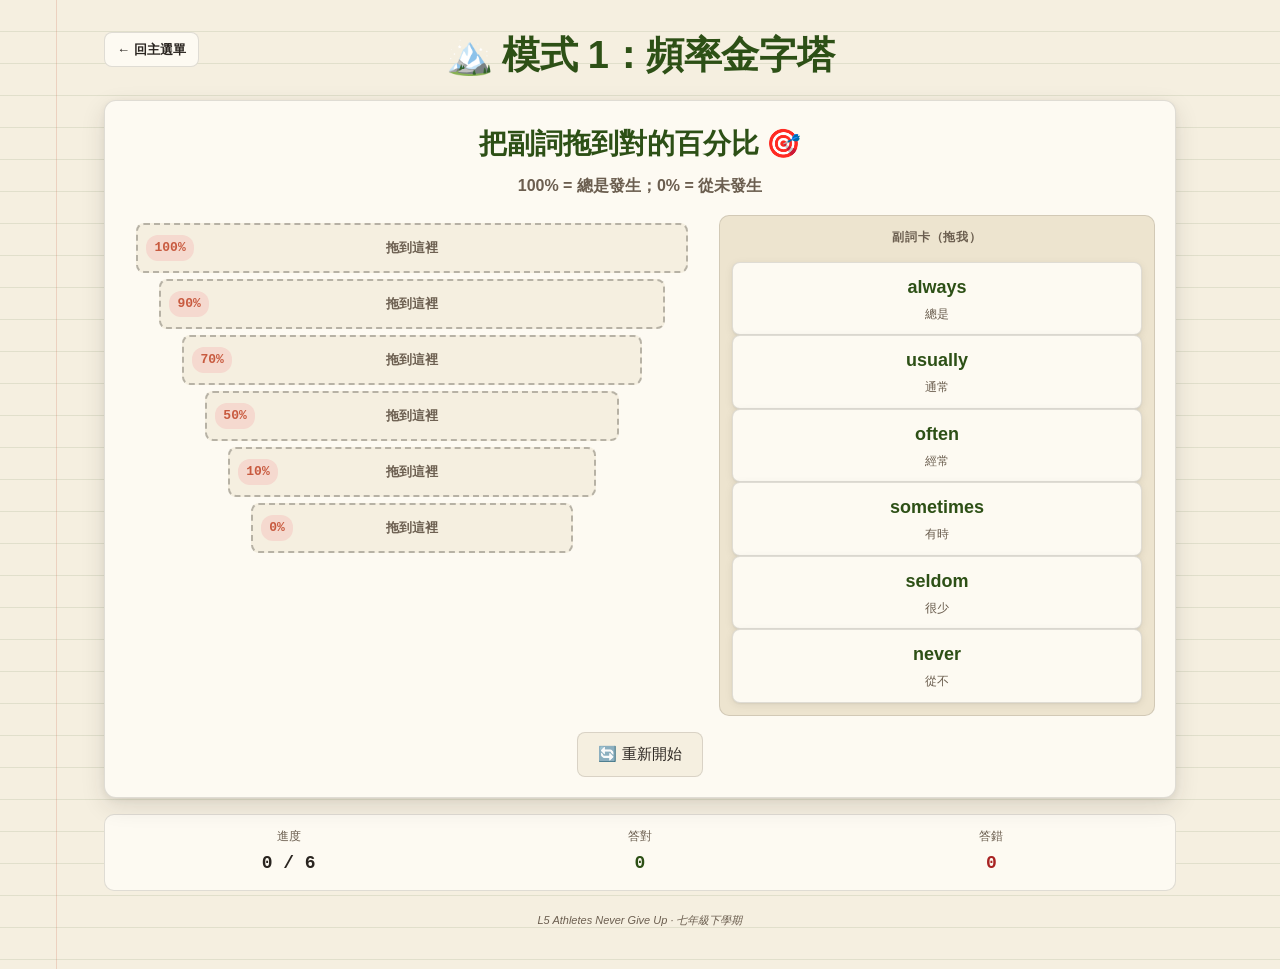
==== grammar.html @ a51e1d39 "Initial commit: L5 Athletes Never Give Up" ====
<!DOCTYPE html>
<html lang="zh-TW">
<head>
<meta charset="UTF-8">
<meta name="viewport" content="width=device-width, initial-scale=1.0">
<title>L5 文法練習</title>
<link rel="stylesheet" href="css/style.css">
</head>
<body>
<div class="container">

  <header>
    <a class="back-btn" href="index.html">← 回主選單</a>
    <h1 id="mode-title">載入中...</h1>
    <p class="subtitle" id="mode-subtitle"></p>
  </header>

  <main class="practice" id="practice-area">
    <p style="text-align:center; color: var(--ink-soft); padding: 40px 0;">載入中...</p>
  </main>

  <div class="stats" id="stats-bar">
    <div class="stat-item">
      <span class="stat-label">進度</span>
      <span class="stat-value" id="stat-progress">0 / 0</span>
    </div>
    <div class="stat-item">
      <span class="stat-label">答對</span>
      <span class="stat-value green" id="stat-correct">0</span>
    </div>
    <div class="stat-item">
      <span class="stat-label">答錯</span>
      <span class="stat-value red" id="stat-wrong">0</span>
    </div>
  </div>

  <p class="footer-note">L5 Athletes Never Give Up · 七年級下學期</p>
</div>

<!-- 共用工具 -->
<script src="js/shared.js"></script>

<!-- 資料（已實作的模式才載入；未實作的暫不載入避免 404）-->
<script src="data/pyramid_L5.js"></script>
<script src="data/position_L5.js"></script>
<script src="data/fillblank_L5.js"></script>
<script src="data/howoften_L5.js"></script>
<script src="data/spin_L5.js"></script>
<script src="data/vocab_quiz_L5.js"></script>
<script src="data/translate_L5.js"></script>
<script src="data/reading_L5.js"></script>
<script src="data/transform_L5.js"></script>

<!-- 模式邏輯 -->
<script src="js/mode-pyramid.js"></script>
<script src="js/mode-position.js"></script>
<script src="js/mode-fillblank.js"></script>
<script src="js/mode-howoften.js"></script>
<script src="js/mode-spin.js"></script>
<script src="js/mode-vocab.js"></script>
<script src="js/mode-translate.js"></script>
<script src="js/mode-reading.js"></script>
<script src="js/mode-transform.js"></script>

<!-- 路由：依 URL ?mode= 參數啟動對應模式 -->
<script>
  (function () {
    const params = new URLSearchParams(location.search);
    const mode = params.get('mode') || 'pyramid';
    document.getElementById('mode-title').textContent = window.MODE_TITLES?.[mode] || mode;
    const container = document.getElementById('practice-area');

    const initFn = {
      pyramid:   () => window.ModePyramid?.init(container),
      position:  () => window.ModePosition?.init(container),
      fillblank: () => window.ModeFillBlank?.init(container),
      howoften:  () => window.ModeHowOften?.init(container),
      spin:      () => window.ModeSpin?.init(container),
      vocab:     () => window.ModeVocab?.init(container),
      translate: () => window.ModeTranslate?.init(container),
      reading:   () => window.ModeReading?.init(container),
      transform: () => window.ModeTransform?.init(container),
    }[mode];

    if (initFn) initFn();
    else container.innerHTML = `<p style="text-align:center; padding: 40px 0; color: var(--red);">未知模式：${mode}</p>`;
  })();
</script>
</body>
</html>
---- css/style.css ----
/* ============================================================
   L5 文法練習簿 — 共用樣式
   沿用「七年級英文練習簿_原型」的紙質感色票
   ============================================================ */

* { box-sizing: border-box; margin: 0; padding: 0; -webkit-tap-highlight-color: transparent; }

:root {
  --paper: #f5efe0;
  --paper-2: #ede4cf;
  --paper-3: #fdfaf2;
  --ink: #2a2520;
  --ink-soft: #6b5e4f;
  --green: #2d5016;
  --green-soft: #4a7030;
  --green-pale: #d9e4cb;
  --orange: #c85a3f;
  --orange-pale: #f5d9cf;
  --red: #a82323;
  --gold: #d4a73a;
  --gold-pale: #f5e9be;
  --line: rgba(42, 37, 32, 0.14);
  --line-strong: rgba(42, 37, 32, 0.3);
  --shadow: 0 2px 8px rgba(42, 37, 32, 0.08), 0 1px 2px rgba(42, 37, 32, 0.06);
  --shadow-lg: 0 8px 24px rgba(42, 37, 32, 0.12), 0 2px 6px rgba(42, 37, 32, 0.06);
}

body {
  font-family: "Microsoft JhengHei", "微軟正黑體", "Microsoft YaHei", "微軟雅黑", "PingFang TC", "蘋方-繁", "Helvetica Neue", Arial, sans-serif;
  background: var(--paper);
  color: var(--ink);
  min-height: 100vh;
  background-image:
    linear-gradient(to right, transparent 0, transparent 56px, rgba(200, 90, 63, 0.2) 56px, rgba(200, 90, 63, 0.2) 57px, transparent 57px),
    repeating-linear-gradient(transparent, transparent 31px, rgba(45, 80, 22, 0.1) 31px, rgba(45, 80, 22, 0.1) 32px);
  padding: 16px 8px 32px;
  line-height: 1.65;
  font-size: 18px;
}
@media (min-width: 720px) { body { font-size: 19px; } }
@media (min-width: 1024px) { body { font-size: 20px; } }

.container {
  width: 100%;
  max-width: 560px;
  margin: 0 auto;
  padding: 0 4px;
}
/* RWD：平板 + 桌機放寬容器，讓 mode-grid 自動展更多欄 */
@media (min-width: 720px) {
  body { padding: 24px 16px 40px; }
  .container { max-width: 760px; }
}
@media (min-width: 1024px) {
  .container { max-width: 1080px; }
}
@media (min-width: 1440px) {
  .container { max-width: 1280px; }
}

/* ====== 標頭 ====== */
header {
  text-align: center;
  margin-bottom: 20px;
  padding-top: 8px;
  position: relative;
}
h1 {
  font-family: "Microsoft JhengHei", "微軟正黑體", "Microsoft YaHei", "微軟雅黑", "PingFang TC", "蘋方-繁", "Helvetica Neue", Arial, sans-serif;
  font-weight: 700;
  font-size: 26px;
  color: var(--green);
  letter-spacing: -0.01em;
  line-height: 1.25;
}
@media (min-width: 720px) { h1 { font-size: 32px; } }
@media (min-width: 1024px) { h1 { font-size: 38px; } }
h2 {
  font-weight: 700;
  font-size: 26px;
  color: var(--green);
  margin-bottom: 12px;
}
h3 {
  font-weight: 600;
  font-size: 22px;
  color: var(--ink);
  margin-bottom: 8px;
}
.subtitle {
  font-weight: 600;
  font-size: 15px;
  color: var(--ink-soft);
  margin-top: 4px;
}
@media (min-width: 720px) {
  h2 { font-size: 28px; }
  h3 { font-size: 24px; }
  .subtitle { font-size: 16px; }
}
.back-btn {
  position: absolute;
  left: 0;
  top: 8px;
  padding: 6px 12px;
  background: var(--paper-3);
  border: 1.5px solid var(--line);
  border-radius: 8px;
  color: var(--ink);
  text-decoration: none;
  font-size: 13px;
  font-weight: 600;
  cursor: pointer;
}
.back-btn:hover { border-color: var(--green); color: var(--green); }
.wrongbook-btn {
  position: absolute;
  right: 0;
  top: 8px;
  padding: 6px 12px;
  background: var(--orange);
  color: white;
  border: none;
  border-radius: 8px;
  font-size: 13px;
  font-weight: 600;
  cursor: pointer;
  font-family: inherit;
}

/* ====== 通用卡片 ====== */
.card {
  background: var(--paper-3);
  border: 1.5px solid var(--line);
  border-radius: 10px;
  padding: 16px;
  margin-bottom: 16px;
  box-shadow: var(--shadow);
}

/* ====== 錯題本（wrongbook.html）====== */
.wb-empty {
  text-align: center;
  padding: 60px 20px;
  color: var(--ink-soft);
  font-size: 14px;
  background: var(--paper-3);
  border: 1.5px dashed var(--line);
  border-radius: 12px;
  line-height: 1.8;
}
.wb-section {
  margin-bottom: 20px;
  background: var(--paper-3);
  border: 1.5px solid var(--line);
  border-radius: 12px;
  padding: 14px;
  box-shadow: var(--shadow);
}
.wb-section-head {
  display: flex;
  flex-wrap: wrap;
  align-items: center;
  justify-content: space-between;
  gap: 8px;
  margin-bottom: 10px;
  padding-bottom: 10px;
  border-bottom: 1px dashed var(--line);
}
.wb-section-head h3 {
  font-size: 15px;
  font-weight: 700;
  color: var(--green);
}
.wb-section-btns {
  display: flex;
  gap: 6px;
  align-items: center;
  flex-wrap: wrap;
}
.wb-section-btns .btn {
  padding: 6px 12px;
  font-size: 12px;
}
.wb-note {
  font-size: 11px;
  color: var(--ink-soft);
  font-style: italic;
}
.wb-list {
  display: flex;
  flex-direction: column;
  gap: 8px;
}
.wb-item {
  background: var(--paper);
  border: 1px solid var(--line);
  border-radius: 8px;
  padding: 10px 12px;
  font-size: 13px;
}
.wb-item-head {
  display: flex;
  justify-content: space-between;
  margin-bottom: 4px;
}
.wb-item-id {
  font-family: Consolas, "Courier New", monospace;
  font-size: 11px;
  font-weight: 700;
  color: var(--orange);
  background: var(--orange-pale);
  padding: 2px 6px;
  border-radius: 8px;
}
.wb-item-ts {
  font-size: 11px;
  color: var(--ink-soft);
}
.wb-item-prompt {
  font-weight: 600;
  margin-bottom: 6px;
  line-height: 1.4;
}
.wb-item-row {
  font-size: 12.5px;
  line-height: 1.5;
  padding: 2px 0;
}
.wb-item-row.wrong { color: var(--red); }
.wb-item-row.correct { color: var(--green); }
.wb-item-row strong {
  font-family: "Microsoft JhengHei", "微軟正黑體", "Segoe UI", Arial, sans-serif;
  font-weight: 700;
}

/* ====== 模式選單（index.html）====== */
.mode-section {
  margin-bottom: 22px;
}
.section-title {
  font-size: 18px;
  font-weight: 700;
  letter-spacing: 0.04em;
  color: var(--ink-soft);
  margin-bottom: 10px;
  padding-left: 4px;
  display: flex;
  align-items: center;
  gap: 6px;
}
@media (min-width: 720px) {
  .section-title { font-size: 20px; }
}
.section-title::after {
  content: '';
  flex: 1;
  height: 1px;
  background: var(--line);
  margin-left: 8px;
}
.mode-grid {
  display: grid;
  /* 自適應：每欄至少 160px，自動依容器寬度排幾欄 */
  grid-template-columns: repeat(auto-fit, minmax(160px, 1fr));
  gap: 12px;
}
@media (min-width: 720px) {
  .mode-grid { gap: 14px; }
}
.mode-card-compact {
  background: var(--paper-3);
  border: 1.5px solid var(--line);
  border-radius: 14px;
  padding: 16px 12px;
  box-shadow: var(--shadow);
  cursor: pointer;
  transition: all 0.18s;
  text-decoration: none;
  color: var(--ink);
  display: flex;
  flex-direction: column;
  align-items: center;
  text-align: center;
  gap: 4px;
  min-height: 152px;
}
.mode-card-compact:hover {
  border-color: var(--green);
  transform: translateY(-2px);
  box-shadow: var(--shadow-lg);
}
.mode-card-compact .emoji {
  font-size: 44px;
  width: 64px;
  height: 64px;
  display: flex;
  align-items: center;
  justify-content: center;
  background: var(--paper-2);
  border-radius: 14px;
  margin-bottom: 2px;
}
.mode-card-compact .name {
  font-weight: 700;
  font-size: 18px;
  color: var(--green);
  line-height: 1.3;
  margin-top: 2px;
}
.mode-card-compact .desc {
  font-size: 16px;
  color: var(--ink-soft);
  line-height: 1.55;
  flex: 1;
  font-weight: 500;
}
.mode-card-compact .progress-bar {
  height: 4px;
  background: var(--paper-2);
  border-radius: 2px;
  overflow: hidden;
  width: 100%;
  margin-top: 6px;
}
.mode-card-compact .progress-fill {
  height: 100%;
  background: var(--green-soft);
  width: 0%;
  transition: width 0.4s ease;
}
@media (min-width: 720px) {
  .mode-card-compact { min-height: 200px; padding: 22px 18px; }
  .mode-card-compact .emoji { font-size: 50px; width: 76px; height: 76px; }
  .mode-card-compact .name { font-size: 20px; }
  .mode-card-compact .desc { font-size: 17px; }
}
@media (min-width: 1024px) {
  .mode-card-compact .name { font-size: 21px; }
  .mode-card-compact .desc { font-size: 18px; }
}

/* 舊版 .mode-card（保留以兼容；新版用 .mode-card-compact）*/
.mode-card {
  display: flex; align-items: center; gap: 14px;
  background: var(--paper-3); border: 1.5px solid var(--line);
  border-radius: 12px; padding: 14px 16px;
  box-shadow: var(--shadow); cursor: pointer;
  transition: all 0.15s; text-decoration: none; color: var(--ink);
}

/* 競賽卡片強調樣式 */
.competition-card {
  background: linear-gradient(135deg, #fde4d4 0%, #f5d9cf 100%);
  border-color: var(--orange);
  min-height: 140px;
}
.competition-card .emoji {
  background: var(--orange);
  color: white;
  font-size: 44px;
  width: 72px;
  height: 72px;
}
.competition-card .name {
  color: var(--orange);
  font-size: 18px;
}
.competition-card .desc {
  color: #8a4530;
  font-weight: 600;
}

/* ====== 練習區 ====== */
.practice {
  background: var(--paper-3);
  border: 1.5px solid var(--line);
  border-radius: 12px;
  padding: 20px;
  min-height: 420px;
  box-shadow: var(--shadow-lg);
  margin-bottom: 16px;
  position: relative;
}

/* ====== 通用按鈕 ====== */
.btn {
  display: inline-block;
  padding: 12px 20px;
  border: 1.5px solid var(--line);
  background: var(--paper);
  border-radius: 8px;
  font-weight: 500;
  font-size: 15px;
  color: var(--ink);
  cursor: pointer;
  transition: all 0.15s;
  font-family: inherit;
  text-decoration: none;
}
.btn:hover:not(:disabled) { border-color: var(--green); }
.btn-primary { background: var(--green); color: white; border-color: var(--green); }
.btn-primary:hover:not(:disabled) { background: var(--green-soft); }
.btn-orange { background: var(--orange); color: white; border-color: var(--orange); }
.btn:disabled { opacity: 0.5; cursor: not-allowed; }
.actions {
  display: flex;
  gap: 10px;
  justify-content: center;
  margin-top: 16px;
}

/* ====== 統計列 ====== */
.stats {
  display: grid;
  grid-template-columns: repeat(3, 1fr);
  gap: 8px;
  background: var(--paper-3);
  border: 1.5px solid var(--line);
  border-radius: 10px;
  padding: 12px;
  font-size: 12px;
  text-align: center;
}
.stat-item { display: flex; flex-direction: column; gap: 2px; }
.stat-label { color: var(--ink-soft); }
.stat-value {
  font-family: Consolas, "Courier New", monospace;
  font-weight: 700;
  font-size: 18px;
  color: var(--ink);
}
.stat-value.green { color: var(--green); }
.stat-value.red { color: var(--red); }

/* ====== 回饋訊息 ====== */
.feedback {
  margin-top: 12px;
  padding: 12px;
  border-radius: 8px;
  text-align: center;
  font-size: 14px;
  font-weight: 600;
  opacity: 0;
  transform: translateY(-4px);
  transition: opacity 0.2s, transform 0.2s;
}
.feedback.show { opacity: 1; transform: translateY(0); }
.feedback.correct { background: var(--green-pale); color: var(--green); }
.feedback.wrong { background: var(--orange-pale); color: var(--red); }
.feedback.info { background: var(--paper-2); color: var(--ink-soft); }

/* ====== 模式 1：頻率金字塔 ====== */
.pyramid-stage {
  display: flex;
  gap: 20px;
  align-items: stretch;
  flex-wrap: wrap;
}
.pyramid-zone {
  flex: 1.4;
  min-width: 260px;
  display: flex;
  flex-direction: column;
  align-items: center;
  gap: 6px;
  padding: 8px 0;
}
.pyramid-level {
  display: flex;
  align-items: center;
  justify-content: center;
  gap: 10px;
  border: 2px dashed var(--line-strong);
  border-radius: 8px;
  background: var(--paper);
  color: var(--ink-soft);
  font-weight: 600;
  font-size: 14px;
  height: 50px;
  transition: all 0.2s;
  position: relative;
}
.pyramid-level .pct {
  font-family: Consolas, "Courier New", monospace;
  font-size: 13px;
  font-weight: 700;
  color: var(--orange);
  background: var(--orange-pale);
  padding: 2px 8px;
  border-radius: 12px;
  position: absolute;
  left: 8px;
}
.pyramid-level.drag-over {
  border-color: var(--green);
  background: var(--green-pale);
}
.pyramid-level.locked {
  background: var(--green-pale);
  border-style: solid;
  border-color: var(--green-soft);
}
.pyramid-level.locked .pct {
  background: var(--green);
  color: white;
}
.pyramid-level .filled-word {
  font-family: "Microsoft JhengHei", "微軟正黑體", "Segoe UI", Arial, sans-serif;
  font-weight: 700;
  font-size: 20px;
  color: var(--green);
}
.pyramid-level .filled-zh {
  font-size: 13px;
  color: var(--green-soft);
  margin-left: 6px;
}

.adverb-tray {
  flex: 1;
  min-width: 180px;
  display: flex;
  flex-direction: column;
  gap: 10px;
  padding: 12px;
  background: var(--paper-2);
  border: 1.5px solid var(--line);
  border-radius: 10px;
}
.adverb-tray-title {
  font-size: 12px;
  font-weight: 700;
  letter-spacing: 0.08em;
  text-transform: uppercase;
  color: var(--ink-soft);
  text-align: center;
  margin-bottom: 4px;
}
.adverb-card {
  background: var(--paper-3);
  border: 1.5px solid var(--line);
  border-radius: 8px;
  padding: 10px 12px;
  text-align: center;
  cursor: grab;
  user-select: none;
  box-shadow: var(--shadow);
  transition: transform 0.12s, box-shadow 0.12s;
  touch-action: none;
}
.adverb-card:hover { transform: translateY(-2px); box-shadow: var(--shadow-lg); }
.adverb-card:active { cursor: grabbing; }
.adverb-card.dragging {
  opacity: 0.5;
  transform: scale(0.95);
}
.adverb-card.placed {
  visibility: hidden;
}
.adverb-card .word {
  font-family: "Microsoft JhengHei", "微軟正黑體", "Segoe UI", Arial, sans-serif;
  font-weight: 700;
  font-size: 18px;
  color: var(--green);
}
.adverb-card .zh {
  font-size: 12px;
  color: var(--ink-soft);
  margin-top: 2px;
}

/* ====== 模式 2：副詞位置點選 ====== */
.position-stage {
  display: flex;
  flex-direction: column;
  gap: 16px;
  padding: 8px 4px;
}
.adverb-banner {
  display: flex;
  flex-direction: column;
  align-items: center;
  gap: 4px;
  background: var(--paper-2);
  border: 1.5px solid var(--line);
  border-radius: 12px;
  padding: 14px 12px;
  position: relative;
}
.adverb-banner .banner-label {
  font-size: 13px;
  color: var(--ink-soft);
  font-weight: 600;
}
.adverb-banner .big-adverb {
  font-family: "Microsoft JhengHei", "微軟正黑體", "Segoe UI", Arial, sans-serif;
  font-size: 36px;
  font-weight: 700;
  color: var(--orange);
  letter-spacing: 0.02em;
}
.speaker-mini {
  position: absolute;
  right: 12px;
  top: 12px;
  width: 36px;
  height: 36px;
  border-radius: 50%;
  background: var(--orange);
  color: white;
  border: none;
  font-size: 14px;
  cursor: pointer;
  box-shadow: var(--shadow);
}
.speaker-mini:active { transform: scale(0.92); }

.sentence-row {
  display: flex;
  flex-wrap: wrap;
  align-items: center;
  justify-content: center;
  gap: 6px 4px;
  padding: 20px 12px;
  background: var(--paper);
  border: 1.5px solid var(--line);
  border-radius: 12px;
  min-height: 80px;
}
.sentence-row .word {
  font-family: "Microsoft JhengHei", "微軟正黑體", "Segoe UI", Arial, sans-serif;
  font-weight: 600;
  font-size: 22px;
  color: var(--ink);
  padding: 4px 2px;
}
.sentence-row .word.period {
  color: var(--ink-soft);
  margin-left: -2px;
}
.sentence-row .slot {
  width: 36px;
  height: 36px;
  border: 2px dashed var(--line-strong);
  background: var(--paper-3);
  color: var(--ink-soft);
  border-radius: 8px;
  font-size: 18px;
  cursor: pointer;
  font-family: inherit;
  transition: all 0.15s;
  display: inline-flex;
  align-items: center;
  justify-content: center;
}
.sentence-row .slot:hover:not(:disabled) {
  border-color: var(--green);
  background: var(--green-pale);
  color: var(--green);
  transform: scale(1.08);
}
.sentence-row .slot.correct {
  background: var(--green-pale);
  border-color: var(--green);
  border-style: solid;
  width: auto;
  padding: 4px 10px;
}
.sentence-row .slot.wrong {
  background: var(--orange-pale);
  border-color: var(--red);
  border-style: solid;
  color: var(--red);
}
.sentence-row .slot .adverb-inline {
  font-family: "Microsoft JhengHei", "微軟正黑體", "Segoe UI", Arial, sans-serif;
  font-weight: 700;
  font-size: 18px;
  color: var(--green);
}

.zh-hint {
  text-align: center;
  font-size: 14px;
  color: var(--ink-soft);
  font-style: italic;
}

.explanation-box {
  background: var(--orange-pale);
  border: 1.5px solid var(--orange);
  border-radius: 10px;
  padding: 12px 14px;
}
.explanation-box .explain-title {
  font-weight: 700;
  color: var(--red);
  margin-bottom: 6px;
  font-size: 14px;
}
.explanation-box .explain-text {
  font-size: 14px;
  color: var(--ink);
  line-height: 1.5;
  margin-bottom: 6px;
}
.explanation-box .explain-correct {
  font-size: 14px;
  color: var(--green);
  border-top: 1px dashed var(--line);
  padding-top: 6px;
}
.explanation-box .explain-correct strong {
  font-family: "Microsoft JhengHei", "微軟正黑體", "Segoe UI", Arial, sans-serif;
  font-weight: 700;
  color: var(--green);
}

/* ====== 模式 3：Look and Write 填空 ====== */
.fillblank-stage {
  display: flex;
  flex-direction: column;
  gap: 16px;
  padding: 8px 4px;
}
.fillblank-hint-box {
  display: flex;
  align-items: center;
  gap: 10px;
  background: var(--paper-2);
  border: 1.5px solid var(--line);
  border-radius: 10px;
  padding: 10px 14px;
}
.fillblank-hint-box .hint-label {
  font-size: 11px;
  font-weight: 700;
  letter-spacing: 0.08em;
  color: var(--ink-soft);
  background: var(--paper-3);
  padding: 3px 8px;
  border-radius: 10px;
  flex-shrink: 0;
}
.fillblank-hint-box .hint-text {
  font-family: "Microsoft JhengHei", "微軟正黑體", "Segoe UI", Arial, sans-serif;
  font-weight: 600;
  font-size: 16px;
  color: var(--orange);
  letter-spacing: 0.02em;
}

.fillblank-sentence {
  background: var(--paper);
  border: 1.5px solid var(--line);
  border-radius: 12px;
  padding: 22px 16px;
  font-family: "Microsoft JhengHei", "微軟正黑體", "Segoe UI", Arial, sans-serif;
  font-weight: 600;
  font-size: 22px;
  color: var(--ink);
  line-height: 1.9;
  text-align: center;
  word-spacing: 2px;
}
.blank-input {
  display: inline-block;
  width: 110px;
  border: none;
  border-bottom: 2px solid var(--ink-soft);
  background: transparent;
  font-family: inherit;
  font-weight: 700;
  font-size: 22px;
  color: var(--green);
  text-align: center;
  padding: 2px 4px;
  margin: 0 4px;
  letter-spacing: 0.02em;
  transition: all 0.15s;
}
.blank-input:focus {
  outline: none;
  border-bottom-color: var(--green);
  background: rgba(45, 80, 22, 0.05);
}
.blank-input.correct {
  border-bottom-color: var(--green);
  color: var(--green);
  background: var(--green-pale);
  border-radius: 4px;
}
.blank-input.wrong {
  border-bottom-color: var(--red);
  color: var(--red);
  background: var(--orange-pale);
  border-radius: 4px;
}
.correct-tip {
  display: inline-block;
  font-size: 13px;
  font-weight: 600;
  color: var(--green);
  margin-left: 4px;
  white-space: nowrap;
}

/* 拖拉填空模式：句子內的空格槽 */
.blank-slot {
  display: inline-flex;
  align-items: center;
  justify-content: center;
  min-width: 80px;
  height: 36px;
  margin: 0 4px;
  padding: 0 6px;
  border: 2px dashed var(--line-strong);
  border-radius: 8px;
  background: var(--paper-3);
  vertical-align: middle;
  transition: all 0.15s;
}
.blank-slot .slot-placeholder {
  font-family: Consolas, "Courier New", monospace;
  color: var(--ink-soft);
  font-size: 14px;
}
.blank-slot.drag-over {
  border-color: var(--green);
  background: var(--green-pale);
  transform: scale(1.04);
}
.blank-slot.filled {
  border-style: solid;
  border-color: var(--line);
  background: var(--paper-3);
}
.blank-slot.correct {
  border-color: var(--green);
  background: var(--green-pale);
}
.blank-slot.wrong {
  border-color: var(--red);
  background: var(--orange-pale);
}
.blank-slot .drag-tile {
  margin: 0;
  padding: 4px 10px;
  font-size: 14px;
  box-shadow: none;
  border-width: 1px;
}
.blank-display {
  display: inline-block;
  min-width: 60px;
  margin: 0 4px;
  border-bottom: 2px solid var(--ink-soft);
  font-family: Consolas, "Courier New", monospace;
  color: var(--ink-soft);
  text-align: center;
}

/* ====== 模式 4：How often 連連看 ====== */
.match-stage {
  padding: 4px 0;
}
.match-grid {
  position: relative;
  display: grid;
  grid-template-columns: 1fr 1fr;
  gap: 14px;
}
.match-svg {
  position: absolute;
  top: 0; left: 0;
  width: 100%;
  height: 100%;
  pointer-events: none;
  overflow: visible;
  z-index: 5;
}
.match-column {
  display: flex;
  flex-direction: column;
  gap: 10px;
  position: relative;
  z-index: 2;
}
.match-card {
  padding: 10px 12px;
  background: var(--paper-3);
  border: 1.5px solid var(--line);
  border-radius: 10px;
  cursor: pointer;
  transition: all 0.15s;
  text-align: left;
  font-family: inherit;
  box-shadow: var(--shadow);
  min-height: 76px;
  display: flex;
  flex-direction: column;
  justify-content: center;
  gap: 4px;
}
.match-card .match-en {
  font-family: "Microsoft JhengHei", "微軟正黑體", "Segoe UI", Arial, sans-serif;
  font-weight: 600;
  font-size: 13.5px;
  color: var(--ink);
  line-height: 1.35;
}
.match-card .match-zh {
  font-size: 11.5px;
  color: var(--ink-soft);
  line-height: 1.3;
}
/* 預設隱藏中文，stage 上掛 .hide-zh 就藏；按鈕切換 */
.match-stage.hide-zh .match-card .match-zh {
  display: none;
}
.match-card:hover:not(.matched) {
  border-color: var(--green-soft);
  transform: translateY(-1px);
}
.match-card.selected {
  border-color: var(--orange);
  background: var(--orange-pale);
  transform: scale(1.02);
  z-index: 3;
}
.match-card.matched {
  background: var(--green-pale);
  border-color: var(--green);
  cursor: default;
}
.match-card.matched .match-en {
  color: var(--green);
  font-weight: 700;
}
.match-card.matched .match-zh {
  color: var(--green-soft);
}
.match-card.wrong {
  background: var(--orange-pale);
  border-color: var(--red);
}
.match-card.wrong .match-en {
  color: var(--red);
}
.match-card.celebrate {
  border-color: var(--gold);
  background: var(--gold-pale);
  animation: goldGlow 1.2s ease-out;
}

/* ====== 模式 5：Spin and Say 轉盤（拖拉版）====== */
.spin-stage {
  display: flex;
  flex-direction: column;
  align-items: center;
  gap: 10px;
  padding: 4px;
}
.spin-wheel {
  width: 240px;
  height: 240px;
  border-radius: 50%;
  position: relative;
  display: flex;
  align-items: center;
  justify-content: center;
  margin-top: 18px;
}
.wheel-decoration {
  position: absolute;
  inset: 0;
  border-radius: 50%;
  background:
    conic-gradient(from 0deg,
      var(--orange-pale) 0deg 30deg,
      var(--paper-3) 30deg 60deg,
      var(--green-pale) 60deg 90deg,
      var(--paper-3) 90deg 120deg,
      var(--orange-pale) 120deg 150deg,
      var(--paper-3) 150deg 180deg,
      var(--green-pale) 180deg 210deg,
      var(--paper-3) 210deg 240deg,
      var(--orange-pale) 240deg 270deg,
      var(--paper-3) 270deg 300deg,
      var(--green-pale) 300deg 330deg,
      var(--paper-3) 330deg 360deg);
  border: 4px solid var(--orange);
  transition: transform 2.3s cubic-bezier(0.18, 0.85, 0.25, 1);
  box-shadow: var(--shadow-lg);
}
.wheel-pointer {
  position: absolute;
  top: -22px;
  left: 50%;
  transform: translateX(-50%);
  color: var(--orange);
  font-size: 32px;
  filter: drop-shadow(0 2px 2px rgba(42, 37, 32, 0.2));
  z-index: 2;
}
.wheel-inner {
  position: relative;
  z-index: 1;
  width: 78%;
  height: 78%;
  border-radius: 50%;
  background: rgba(253, 250, 242, 0.96);
  box-shadow: 0 0 0 4px var(--paper-3);
  display: flex;
  flex-direction: column;
  align-items: center;
  justify-content: space-around;
  padding: 16px 12px;
}
.verb-display {
  font-family: "Microsoft JhengHei", "微軟正黑體", "Segoe UI", Arial, sans-serif;
  font-weight: 700;
  font-size: 15px;
  text-align: center;
  color: var(--green);
  line-height: 1.3;
  flex: 1;
  display: flex;
  align-items: center;
  justify-content: center;
  padding: 0 4px;
}
.verb-display.settle {
  animation: pop 0.5s ease-out;
}
.wheel-spin-btn {
  width: 64px;
  height: 64px;
  border-radius: 50%;
  background: var(--orange);
  color: white;
  border: 3px solid var(--paper-3);
  font-size: 24px;
  font-weight: 700;
  cursor: pointer;
  box-shadow: var(--shadow-lg);
  display: flex;
  align-items: center;
  justify-content: center;
  font-family: inherit;
  transition: transform 0.12s;
  flex-shrink: 0;
}
.wheel-spin-btn:hover:not(:disabled) { transform: scale(1.08); }
.wheel-spin-btn:active:not(:disabled) { transform: scale(0.94); }
.wheel-spin-btn:disabled { opacity: 0.55; cursor: not-allowed; }

/* ====== 組裝區 ====== */
.assembly-area {
  width: 100%;
  margin-top: 22px;
  background: var(--paper-2);
  border: 1.5px solid var(--line);
  border-radius: 12px;
  padding: 14px;
}
.assembly-area .prompt-hint {
  text-align: center;
  font-size: 13px;
  color: var(--ink-soft);
  margin-bottom: 12px;
  line-height: 1.5;
}
.assembly-area .prompt-hint strong { color: var(--orange); }

.sentence-slots {
  display: flex;
  flex-wrap: wrap;
  justify-content: center;
  align-items: center;
  gap: 8px;
  padding: 14px 8px;
  background: var(--paper);
  border: 1.5px dashed var(--line-strong);
  border-radius: 10px;
  margin-bottom: 14px;
  min-height: 78px;
}
.sentence-slot {
  min-width: 80px;
  min-height: 50px;
  padding: 8px 10px;
  border: 2px dashed var(--line-strong);
  background: var(--paper-3);
  border-radius: 8px;
  display: inline-flex;
  align-items: center;
  justify-content: center;
  transition: all 0.18s;
  position: relative;
}
.sentence-slot .slot-label {
  font-size: 11px;
  color: var(--ink-soft);
  font-weight: 700;
  letter-spacing: 0.06em;
}
.sentence-slot.drag-over {
  border-color: var(--green);
  background: var(--green-pale);
  transform: scale(1.04);
}
.sentence-slot.filled {
  border-style: solid;
  border-color: var(--line);
  background: var(--paper-3);
}
.sentence-slot.correct {
  border-color: var(--green);
  background: var(--green-pale);
}
.sentence-slot.wrong {
  border-color: var(--red);
  background: var(--orange-pale);
}
.sentence-period {
  font-weight: 700;
  font-size: 22px;
  color: var(--ink-soft);
  margin-left: -4px;
}

.tile-tray {
  display: flex;
  flex-wrap: wrap;
  justify-content: center;
  gap: 8px;
  padding: 10px 6px;
  min-height: 60px;
}
.word-tile {
  display: inline-block;
  padding: 10px 14px;
  border-radius: 10px;
  font-family: "Microsoft JhengHei", "微軟正黑體", "Segoe UI", Arial, sans-serif;
  font-weight: 700;
  font-size: 15px;
  border: 1.5px solid;
  cursor: grab;
  box-shadow: var(--shadow);
  transition: transform 0.12s, box-shadow 0.12s;
  user-select: none;
  touch-action: none;
}
.word-tile:hover:not(.dragging) { transform: translateY(-2px); box-shadow: var(--shadow-lg); }
.word-tile:active { cursor: grabbing; }
.word-tile.dragging { opacity: 0.45; transform: scale(0.96); }
.word-tile.subject  { background: #e7eef3; border-color: #b6c8d2; color: #2a4d61; }
.word-tile.adverb   { background: var(--orange-pale); border-color: var(--orange); color: var(--orange); }
.word-tile.verb     { background: var(--green-pale); border-color: var(--green-soft); color: var(--green); }

/* ====== 模式 6：字彙語法選擇（4 選 1）====== */
.vocab-stage {
  display: flex;
  flex-direction: column;
  gap: 14px;
  padding: 4px 0;
}
.vocab-source {
  font-size: 12px;
  color: var(--ink-soft);
  background: var(--paper-2);
  padding: 4px 10px;
  border-radius: 12px;
  align-self: flex-start;
  font-weight: 600;
}
.vocab-prompt {
  font-family: "Microsoft JhengHei", "微軟正黑體", "Segoe UI", Arial, sans-serif;
  font-weight: 600;
  font-size: 19px;
  color: var(--ink);
  line-height: 1.6;
  padding: 14px 16px;
  background: var(--paper);
  border: 1.5px solid var(--line);
  border-radius: 10px;
}
.vocab-choices {
  display: grid;
  gap: 10px;
}
.vocab-choice {
  display: flex;
  align-items: center;
  gap: 12px;
  padding: 12px 14px;
  background: var(--paper-3);
  border: 1.5px solid var(--line);
  border-radius: 10px;
  cursor: pointer;
  transition: all 0.15s;
  text-align: left;
  font-family: inherit;
}
.vocab-choice:hover:not(:disabled) {
  border-color: var(--green);
  transform: translateX(2px);
}
.vocab-choice.correct {
  background: var(--green-pale);
  border-color: var(--green);
}
.vocab-choice.correct .text { color: var(--green); font-weight: 700; }
.vocab-choice.wrong {
  background: var(--orange-pale);
  border-color: var(--red);
}
.vocab-choice.wrong .text { color: var(--red); }
.vocab-choice .letter {
  width: 26px;
  height: 26px;
  border-radius: 50%;
  background: var(--paper-2);
  color: var(--ink-soft);
  display: inline-flex;
  align-items: center;
  justify-content: center;
  font-family: Consolas, "Courier New", monospace;
  font-size: 13px;
  font-weight: 700;
  flex-shrink: 0;
}
.vocab-choice.correct .letter { background: var(--green); color: white; }
.vocab-choice.wrong .letter { background: var(--red); color: white; }
.vocab-choice .text {
  font-family: "Microsoft JhengHei", "微軟正黑體", "Segoe UI", Arial, sans-serif;
  font-weight: 600;
  font-size: 17px;
  line-height: 1.45;
  color: var(--ink);
}
.explanation-box.mild {
  background: var(--paper-2);
  border-color: var(--line);
}
.explanation-box.mild .explain-title {
  color: var(--green);
}

/* ====== 競賽模式 competition.html ====== */
.opp-grid {
  display: grid;
  grid-template-columns: repeat(auto-fit, minmax(140px, 1fr));
  gap: 10px;
}
.opp-card {
  display: flex;
  flex-direction: column;
  align-items: center;
  gap: 6px;
  padding: 12px 8px 14px;
  background: var(--paper);
  border: 2px solid var(--line);
  border-radius: 14px;
  cursor: pointer;
  transition: all 0.18s;
  font-family: inherit;
  position: relative;
}
.opp-card:hover { border-color: var(--green-soft); transform: translateY(-2px); }
.opp-card.selected {
  border-color: var(--orange);
  background: var(--orange-pale);
  transform: scale(1.02);
  box-shadow: var(--shadow-lg);
}
.opp-avatar {
  width: 72px;
  height: 72px;
  border-radius: 50%;
  background: var(--paper-3);
  border: 2px solid var(--line);
  overflow: hidden;
  display: flex;
  align-items: center;
  justify-content: center;
}
.opp-avatar img { width: 100%; height: 100%; object-fit: cover; }
.opp-emoji, .race-emoji { font-size: 38px; }
.opp-name { font-weight: 700; font-size: 16px; color: var(--ink); }
.opp-level {
  font-size: 12px;
  font-weight: 700;
  letter-spacing: 0.04em;
  color: var(--orange);
  background: var(--orange-pale);
  padding: 2px 8px;
  border-radius: 10px;
}
.opp-card.selected .opp-level {
  background: var(--orange);
  color: white;
}

.type-grid {
  display: grid;
  grid-template-columns: 1fr 1fr;
  gap: 10px;
}
.type-card {
  display: flex;
  flex-direction: column;
  gap: 4px;
  padding: 12px;
  background: var(--paper);
  border: 2px solid var(--line);
  border-radius: 12px;
  cursor: pointer;
  text-align: left;
  font-family: inherit;
  transition: all 0.15s;
}
.type-card:hover { border-color: var(--green-soft); }
.type-card.selected {
  border-color: var(--green);
  background: var(--green-pale);
}
.type-label { font-weight: 700; font-size: 15px; color: var(--green); }
.type-desc { font-size: 12px; color: var(--ink-soft); line-height: 1.4; }
.type-count { font-size: 11px; color: var(--orange); font-weight: 700; margin-top: 2px; }

.count-grid {
  display: grid;
  grid-template-columns: repeat(4, 1fr);
  gap: 8px;
}
.count-btn {
  padding: 12px;
  background: var(--paper);
  border: 2px solid var(--line);
  border-radius: 10px;
  font-family: Consolas, "Courier New", monospace;
  font-weight: 700;
  font-size: 18px;
  color: var(--ink);
  cursor: pointer;
  transition: all 0.15s;
}
.count-btn:hover { border-color: var(--green-soft); }
.count-btn.selected {
  background: var(--green);
  color: white;
  border-color: var(--green);
}

/* 競賽中 */
.race-board {
  background: var(--paper-3);
  border: 1.5px solid var(--line);
  border-radius: 12px;
  padding: 12px;
  margin-bottom: 14px;
  box-shadow: var(--shadow);
}
.race-row {
  display: flex;
  align-items: center;
  gap: 10px;
  margin: 6px 0;
}
.race-avatar {
  width: 48px;
  height: 48px;
  border-radius: 50%;
  background: var(--paper);
  border: 2px solid var(--line);
  overflow: hidden;
  display: flex;
  align-items: center;
  justify-content: center;
  flex-shrink: 0;
}
.race-avatar img { width: 100%; height: 100%; object-fit: cover; }
.race-info { flex: 1; }
.race-name { font-weight: 700; font-size: 14px; color: var(--ink); margin-bottom: 4px; }
.race-row .progress-bar {
  height: 12px;
  background: var(--paper-2);
  border-radius: 6px;
  overflow: hidden;
  border: 1px solid var(--line);
}
.race-row .progress-fill {
  height: 100%;
  transition: width 0.4s cubic-bezier(0.34, 1.32, 0.64, 1);
}
.opp-fill { background: linear-gradient(90deg, var(--orange), #e07a5f); }
.me-fill  { background: linear-gradient(90deg, var(--green-soft), var(--green)); }
.race-score {
  font-family: Consolas, "Courier New", monospace;
  font-weight: 700;
  font-size: 13px;
  color: var(--ink-soft);
  margin-top: 4px;
  text-align: right;
}

.race-question {
  background: var(--paper-3);
  border: 1.5px solid var(--line);
  border-radius: 12px;
  padding: 16px;
  box-shadow: var(--shadow-lg);
}
.race-qnum {
  font-size: 12px;
  color: var(--ink-soft);
  font-weight: 700;
  margin-bottom: 8px;
}
.race-status {
  display: flex;
  align-items: center;
  gap: 12px;
  margin-top: 14px;
  padding-top: 12px;
  border-top: 1px dashed var(--line);
}
.race-timer {
  flex: 1;
  display: flex;
  align-items: center;
  gap: 8px;
}
.timer-icon { font-size: 18px; }
.timer-bar {
  flex: 1;
  height: 8px;
  background: var(--paper-2);
  border-radius: 4px;
  overflow: hidden;
}
.timer-fill {
  height: 100%;
  background: var(--green);
  width: 100%;
  transition: width 0.1s linear;
}
.timer-text {
  font-family: Consolas, "Courier New", monospace;
  font-weight: 700;
  font-size: 13px;
  color: var(--green);
  min-width: 32px;
  text-align: right;
}
.opp-status {
  font-size: 12px;
  color: var(--ink-soft);
  font-style: italic;
}
.opp-status.opp-correct { color: var(--green); font-weight: 700; font-style: normal; }
.opp-status.opp-wrong   { color: var(--red);   font-weight: 700; font-style: normal; }
.race-feedback {
  margin-top: 10px;
  text-align: center;
  font-weight: 700;
}

/* 結算 */
.result-card {
  background: var(--paper-3);
  border: 3px solid var(--green);
  border-radius: 16px;
  padding: 24px 18px;
  box-shadow: var(--shadow-lg);
}
.result-stats {
  display: flex;
  flex-direction: column;
  gap: 10px;
  background: var(--paper);
  border-radius: 10px;
  padding: 14px;
  border: 1px dashed var(--line);
}
.result-row {
  display: flex;
  align-items: center;
  justify-content: space-between;
}
.result-side {
  display: flex;
  align-items: center;
  gap: 8px;
  font-weight: 600;
}
.result-emoji { font-size: 24px; }
.result-num {
  font-family: Consolas, "Courier New", monospace;
  font-weight: 700;
  font-size: 22px;
}
.result-num.green { color: var(--green); }
.result-num.orange { color: var(--orange); }

/* ====== 模式 9：句型轉換（拖拉版）====== */
.transform-stage {
  display: flex;
  flex-direction: column;
  gap: 12px;
  padding: 4px 0;
}
.transform-original {
  background: var(--paper);
  border: 1.5px solid var(--line);
  border-radius: 10px;
  padding: 14px 16px;
}
.transform-original .label {
  font-size: 11px;
  font-weight: 700;
  letter-spacing: 0.08em;
  color: var(--ink-soft);
  display: block;
  margin-bottom: 6px;
}
.transform-original .text {
  font-family: "Microsoft JhengHei", "微軟正黑體", "Segoe UI", Arial, sans-serif;
  font-weight: 600;
  font-size: 16px;
  color: var(--ink);
  line-height: 1.6;
}
.transform-original .emphasis {
  text-decoration: underline;
  text-decoration-color: var(--orange);
  text-decoration-thickness: 2px;
  color: var(--orange);
  font-weight: 700;
}

/* ====== 模式 8：閱讀理解 ====== */
.reading-stage {
  display: flex;
  flex-direction: column;
  gap: 14px;
  padding: 4px 0;
}
.reading-source {
  font-size: 12px;
  color: var(--ink-soft);
  background: var(--paper-2);
  padding: 4px 10px;
  border-radius: 12px;
  align-self: flex-start;
  font-weight: 600;
}
.reading-passage {
  background: var(--paper);
  border: 1.5px solid var(--line);
  border-radius: 10px;
  padding: 10px 14px;
}
.reading-passage summary {
  font-weight: 700;
  font-size: 14px;
  color: var(--green);
  cursor: pointer;
  list-style: none;
  padding: 4px 0;
}
.reading-passage summary::-webkit-details-marker { display: none; }
.reading-passage summary::before { content: '▼ '; font-size: 11px; }
.reading-passage:not([open]) summary::before { content: '▶ '; }
.reading-passage-body {
  margin-top: 10px;
  padding-top: 10px;
  border-top: 1px dashed var(--line);
}
.reading-line {
  font-family: "Microsoft JhengHei", "微軟正黑體", "Segoe UI", Arial, sans-serif;
  font-weight: 500;
  font-size: 16px;
  color: var(--ink);
  line-height: 1.75;
  margin-bottom: 6px;
}
.reading-vocab {
  margin-top: 10px;
  padding: 8px 12px;
  background: var(--orange-pale);
  border-radius: 8px;
  font-size: 12.5px;
  color: var(--orange);
  font-weight: 600;
}
.cloze-blank {
  display: inline-block;
  min-width: 28px;
  height: 22px;
  margin: 0 2px;
  background: var(--orange);
  color: white;
  border-radius: 10px;
  font-family: Consolas, "Courier New", monospace;
  font-size: 12px;
  font-weight: 700;
  text-align: center;
  line-height: 22px;
  vertical-align: middle;
}
.reading-chart, .reading-table {
  width: 100%;
  border-collapse: collapse;
  font-size: 13px;
  margin-top: 6px;
  table-layout: fixed; /* 強制等寬欄位，避免內容長度造成欄位錯位 */
}
.reading-chart th, .reading-chart td {
  border: 1px solid var(--line);
  padding: 6px 4px;
  text-align: center;
  word-break: break-word;
  overflow-wrap: break-word;
  font-size: 12px;
  line-height: 1.3;
}
/* 第一欄（標籤）窄一點，剩下 7 欄平均分配 */
.reading-chart thead th:first-child,
.reading-chart tbody td.row-label {
  width: 56px;
}
.reading-chart thead th {
  background: var(--paper-2);
  font-weight: 700;
  color: var(--ink-soft);
}
.reading-chart .row-label {
  background: var(--paper-3);
  font-weight: 600;
  text-align: left;
  color: var(--ink);
}
.reading-chart .row-cell {
  font-weight: 700;
  color: var(--green);
}
.reading-table th, .reading-table td {
  border: 1px solid var(--line);
  padding: 6px 10px;
  text-align: left;
  font-size: 13.5px;
}
.reading-table th {
  background: var(--paper-2);
  width: 40%;
  font-weight: 700;
  color: var(--ink-soft);
}

.reading-question {
  background: var(--paper-3);
  border: 1.5px solid var(--line);
  border-radius: 10px;
  padding: 14px;
}
.reading-prompt {
  font-family: "Microsoft JhengHei", "微軟正黑體", "Segoe UI", Arial, sans-serif;
  font-weight: 700;
  font-size: 18px;
  color: var(--ink);
  margin-bottom: 12px;
  line-height: 1.55;
}

/* ====== 模式 7：輸入方式切換 + 手寫 + 拖拉 ====== */
.input-method-switch {
  display: grid;
  grid-template-columns: repeat(3, 1fr);
  gap: 4px;
  background: var(--paper-2);
  border: 1.5px solid var(--line);
  border-radius: 10px;
  padding: 4px;
}
.input-method-switch button {
  padding: 8px 4px;
  background: transparent;
  border: none;
  border-radius: 7px;
  font-family: inherit;
  font-size: 13px;
  font-weight: 600;
  color: var(--ink-soft);
  cursor: pointer;
  transition: all 0.15s;
}
.input-method-switch button.active {
  background: var(--paper-3);
  color: var(--green);
  font-weight: 700;
  box-shadow: var(--shadow);
}

/* 手寫畫板 */
#handwriting-canvas {
  width: 100%;
  height: 180px;
  background: var(--paper);
  border: 2px solid var(--line);
  border-radius: 10px;
  cursor: crosshair;
  touch-action: none;
  display: block;
}
.canvas-toolbar {
  display: flex;
  gap: 8px;
  margin-top: 10px;
}
.canvas-toolbar .btn { flex: 1; }
.handwriting-note {
  font-size: 11px;
  color: var(--ink-soft);
  margin-top: 8px;
  text-align: center;
  font-style: italic;
}
.reveal-answer {
  margin-top: 12px;
  padding: 14px;
  background: var(--green-pale);
  border-radius: 10px;
  text-align: center;
  font-family: "Microsoft JhengHei", "微軟正黑體", "Segoe UI", Arial, sans-serif;
  font-size: 18px;
  color: var(--green);
  font-weight: 700;
  letter-spacing: 0.04em;
  line-height: 1.5;
}

/* 拖拉組句 */
.drag-sentence {
  min-height: 70px;
  padding: 14px 12px;
  background: var(--paper);
  border: 1.5px dashed var(--line-strong);
  border-radius: 10px;
  display: flex;
  flex-wrap: wrap;
  gap: 6px;
  align-items: center;
  align-content: flex-start;
  margin-bottom: 12px;
  transition: all 0.15s;
}
.drag-sentence.drag-over {
  border-color: var(--green);
  background: var(--green-pale);
}
.drag-sentence-hint {
  font-size: 12px;
  color: var(--ink-soft);
  font-weight: 600;
  margin: auto;
  letter-spacing: 0.05em;
}
.drag-tray {
  min-height: 60px;
  padding: 10px 8px;
  background: var(--paper-2);
  border: 1.5px solid var(--line);
  border-radius: 10px;
  display: flex;
  flex-wrap: wrap;
  gap: 6px;
  margin-bottom: 12px;
  transition: all 0.15s;
}
.drag-tray.drag-over {
  border-color: var(--orange);
  background: var(--orange-pale);
}
.drag-tile {
  padding: 8px 12px;
  background: var(--paper-3);
  border: 1.5px solid var(--line);
  border-radius: 8px;
  font-family: "Microsoft JhengHei", "微軟正黑體", "Segoe UI", Arial, sans-serif;
  font-weight: 600;
  font-size: 15px;
  color: var(--ink);
  cursor: grab;
  user-select: none;
  touch-action: none;
  box-shadow: var(--shadow);
  transition: transform 0.12s, box-shadow 0.12s;
}
.drag-tile:hover:not(.dragging) { transform: translateY(-2px); box-shadow: var(--shadow-lg); }
.drag-tile:active { cursor: grabbing; }
.drag-tile.dragging { opacity: 0.5; transform: scale(0.95); }
.drag-tile.punct {
  padding: 8px 8px;
  background: var(--paper-2);
  font-size: 14px;
  min-width: 24px;
  text-align: center;
}
.drag-tile.correct {
  background: var(--green-pale);
  border-color: var(--green);
  color: var(--green);
}
.drag-tile.wrong {
  background: var(--orange-pale);
  border-color: var(--red);
  color: var(--red);
}

/* ====== 模式 7：中翻英練習 ====== */
.translate-stage {
  display: flex;
  flex-direction: column;
  gap: 14px;
  padding: 4px 0;
}
.translate-source {
  font-size: 12px;
  color: var(--ink-soft);
  background: var(--paper-2);
  padding: 4px 10px;
  border-radius: 12px;
  align-self: flex-start;
  font-weight: 600;
}
.translate-zh {
  background: var(--paper);
  border: 1.5px solid var(--line);
  border-radius: 10px;
  padding: 14px 16px;
}
.translate-zh .zh-label {
  font-size: 11px;
  font-weight: 700;
  letter-spacing: 0.08em;
  color: var(--ink-soft);
  margin-bottom: 6px;
  display: block;
}
.translate-zh .zh-text {
  font-family: "Microsoft JhengHei", "微軟正黑體", "Microsoft YaHei", "微軟雅黑", "PingFang TC", "蘋方-繁", "Helvetica Neue", Arial, sans-serif;
  font-weight: 600;
  font-size: 20px;
  color: var(--ink);
  line-height: 1.6;
}
.translate-hint {
  background: var(--orange-pale);
  border: 1.5px solid var(--orange);
  border-radius: 8px;
  padding: 8px 12px;
  font-size: 13px;
  color: var(--orange);
  font-weight: 600;
  font-family: "Microsoft JhengHei", "微軟正黑體", "Segoe UI", Arial, sans-serif;
}
.translate-input {
  width: 100%;
  padding: 14px;
  border: 2px solid var(--line);
  border-radius: 10px;
  font-family: "Microsoft JhengHei", "微軟正黑體", "Segoe UI", Arial, sans-serif;
  font-weight: 500;
  font-size: 18px;
  background: var(--paper-3);
  color: var(--ink);
  resize: vertical;
  min-height: 64px;
  letter-spacing: 0.02em;
  line-height: 1.5;
}
.translate-input:focus {
  outline: none;
  border-color: var(--green);
}
.translate-input.correct {
  border-color: var(--green);
  background: var(--green-pale);
  color: var(--green);
}
.translate-input.wrong {
  border-color: var(--red);
  background: var(--orange-pale);
  color: var(--red);
}

/* ====== 完成動畫（金色光暈）====== */
@keyframes goldGlow {
  0% { box-shadow: 0 0 0 0 var(--gold-pale); }
  50% { box-shadow: 0 0 0 12px rgba(212, 167, 58, 0.18); }
  100% { box-shadow: 0 0 0 0 var(--gold-pale); }
}
.pyramid-level.celebrate {
  animation: goldGlow 1.4s ease-out;
  border-color: var(--gold);
  background: var(--gold-pale);
}
.pyramid-level.celebrate .filled-word {
  color: #8a6912;
}

@keyframes pop {
  0% { transform: scale(1); }
  50% { transform: scale(1.06); }
  100% { transform: scale(1); }
}
.pop { animation: pop 0.3s ease-out; }

@keyframes shake {
  0%, 100% { transform: translateX(0); }
  25% { transform: translateX(-6px); }
  75% { transform: translateX(6px); }
}
.shake { animation: shake 0.3s ease-in-out; }

/* ====== 滑動載入 ====== */
@keyframes slideIn {
  from { opacity: 0; transform: translateX(20px); }
  to { opacity: 1; transform: translateX(0); }
}
.practice > * { animation: slideIn 0.3s ease-out; }

/* ====== 頁尾 ====== */
.footer-note {
  text-align: center;
  font-size: 11px;
  color: var(--ink-soft);
  margin-top: 20px;
  font-style: italic;
}
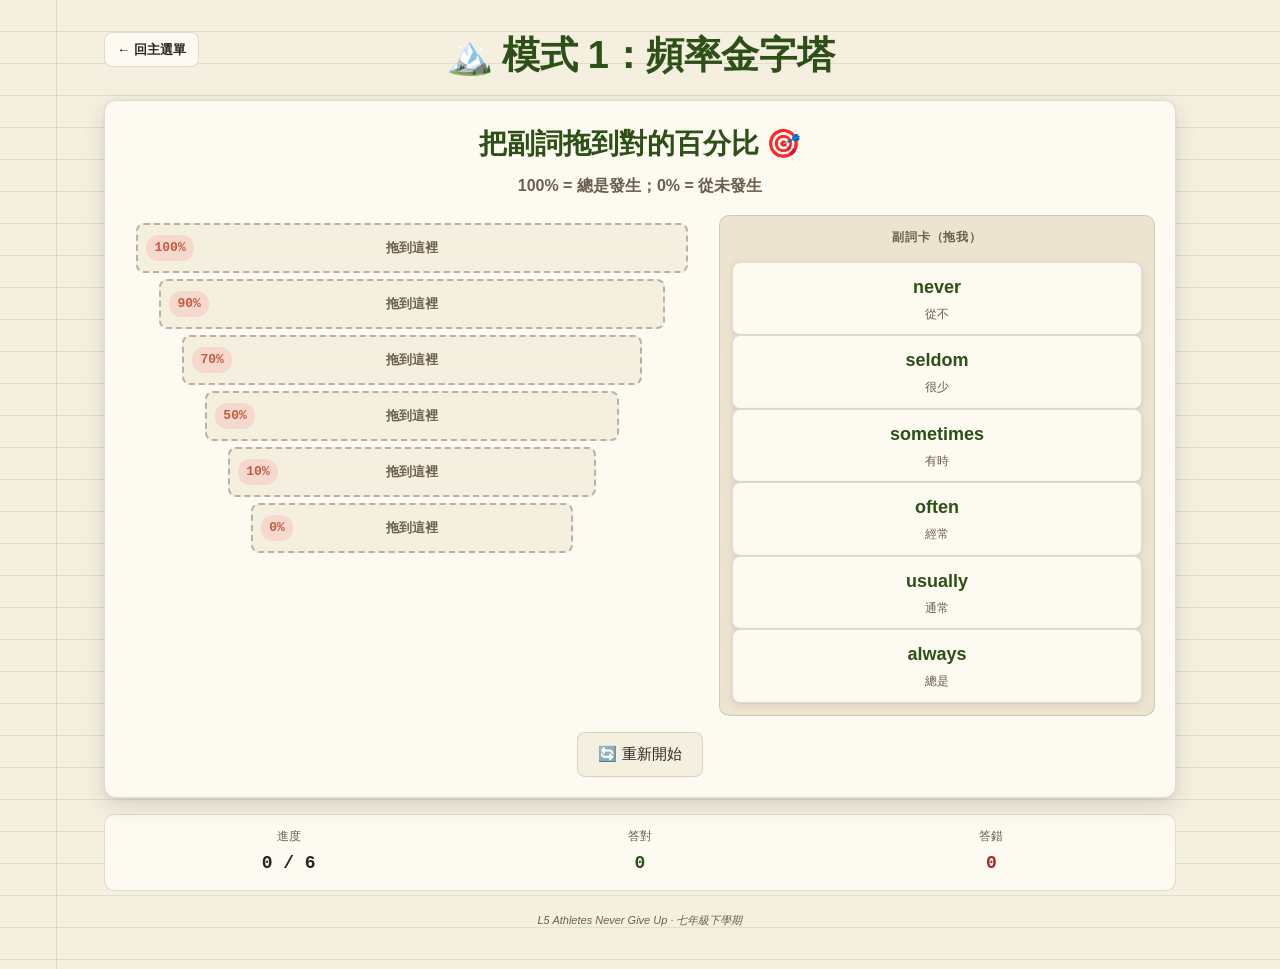
==== commit 8837f6d9: "Add passage & dialogue modes with annotations + vocab cards in order" ====
--- a/grammar.html
+++ b/grammar.html
@@ -50,6 +50,8 @@
 <script src="data/translate_L5.js"></script>
 <script src="data/reading_L5.js"></script>
 <script src="data/transform_L5.js"></script>
+<script src="data/passage_L5.js"></script>
+<script src="data/dialogue_L5.js"></script>
 
 <!-- 模式邏輯 -->
 <script src="js/mode-pyramid.js"></script>
@@ -61,6 +63,8 @@
 <script src="js/mode-translate.js"></script>
 <script src="js/mode-reading.js"></script>
 <script src="js/mode-transform.js"></script>
+<script src="js/mode-passage.js"></script>
+<script src="js/mode-dialogue.js"></script>
 
 <!-- 路由：依 URL ?mode= 參數啟動對應模式 -->
 <script>
@@ -80,6 +84,8 @@
       translate: () => window.ModeTranslate?.init(container),
       reading:   () => window.ModeReading?.init(container),
       transform: () => window.ModeTransform?.init(container),
+      passage:   () => window.ModePassage?.init(container),
+      dialogue:  () => window.ModeDialogue?.init(container),
     }[mode];
 
     if (initFn) initFn();
--- a/css/style.css
+++ b/css/style.css
@@ -1249,6 +1249,383 @@
   color: var(--green);
 }
 
+/* ====== 課文閱讀 / 對話練習 共用樣式 ====== */
+.passage-toolbar {
+  display: flex;
+  flex-wrap: wrap;
+  gap: 8px;
+  justify-content: center;
+  margin-bottom: 18px;
+  padding: 10px;
+  background: var(--paper-2);
+  border: 1.5px solid var(--line);
+  border-radius: 10px;
+}
+
+.passage-para-group {
+  background: var(--paper-3);
+  border: 1.5px solid var(--line);
+  border-radius: 12px;
+  padding: 16px;
+  margin-bottom: 14px;
+  box-shadow: var(--shadow);
+}
+.para-label {
+  display: inline-block;
+  font-size: 12px;
+  font-weight: 700;
+  letter-spacing: 0.06em;
+  color: var(--orange);
+  background: var(--orange-pale);
+  padding: 3px 10px;
+  border-radius: 12px;
+  margin-bottom: 10px;
+}
+
+.passage-sentence {
+  display: flex;
+  gap: 10px;
+  padding: 12px 4px;
+  border-bottom: 1px dashed var(--line);
+  align-items: flex-start;
+}
+.passage-sentence:last-child { border-bottom: none; }
+.sentence-speaker {
+  flex-shrink: 0;
+  margin-top: 2px;
+}
+.sentence-content { flex: 1; min-width: 0; }
+.sentence-en {
+  font-family: "Microsoft JhengHei", "微軟正黑體", "Segoe UI", Arial, sans-serif;
+  font-weight: 600;
+  font-size: 17px;
+  color: var(--ink);
+  line-height: 1.7;
+}
+.sentence-zh {
+  font-size: 14px;
+  color: var(--ink-soft);
+  margin-top: 4px;
+  line-height: 1.6;
+  display: none;
+}
+.reading-stage.show-zh .sentence-zh { display: block; }
+
+/* 講解區塊 */
+.ann-toggle {
+  display: inline-block;
+  margin-top: 8px;
+  padding: 6px 12px;
+  background: var(--paper-2);
+  border: 1.5px solid var(--line);
+  border-radius: 8px;
+  font-family: inherit;
+  font-size: 13px;
+  color: var(--green);
+  cursor: pointer;
+  transition: all 0.15s;
+}
+.ann-toggle:hover { background: var(--green-pale); border-color: var(--green); }
+.ann-box {
+  display: none;
+  margin-top: 10px;
+  background: var(--paper);
+  border: 1.5px solid var(--line);
+  border-radius: 10px;
+  padding: 12px 14px;
+}
+.ann-box.open { display: block; }
+.reading-stage.show-ann .ann-box {
+  display: block;
+}
+.reading-stage.show-ann .ann-toggle { display: none; }
+
+.ann-section { margin-bottom: 10px; }
+.ann-section:last-child { margin-bottom: 0; }
+.ann-section-title {
+  font-size: 13px;
+  font-weight: 700;
+  letter-spacing: 0.04em;
+  margin-bottom: 6px;
+}
+.ann-section.ann-vocab .ann-section-title { color: var(--green); }
+.ann-section.ann-idiom .ann-section-title { color: var(--orange); }
+.ann-section.ann-grammar .ann-section-title { color: #5a4070; }
+.ann-section ul {
+  list-style: none;
+  margin: 0;
+  padding: 0;
+  display: flex;
+  flex-direction: column;
+  gap: 6px;
+}
+.ann-section li {
+  font-size: 13.5px;
+  line-height: 1.55;
+  padding: 6px 10px;
+  border-radius: 6px;
+}
+.ann-section.ann-vocab li {
+  background: var(--green-pale);
+  border-left: 3px solid var(--green);
+}
+.ann-section.ann-idiom li {
+  background: var(--orange-pale);
+  border-left: 3px solid var(--orange);
+}
+.ann-section.ann-grammar li {
+  background: #ece4f4;
+  border-left: 3px solid #7a5ca0;
+}
+.ann-num {
+  display: inline-block;
+  min-width: 30px;
+  margin-right: 6px;
+  padding: 1px 6px;
+  background: white;
+  border: 1px solid var(--line);
+  border-radius: 8px;
+  font-family: Consolas, "Courier New", monospace;
+  font-size: 11px;
+  font-weight: 700;
+  color: var(--orange);
+  text-align: center;
+}
+.ann-section em {
+  font-style: italic;
+  color: var(--ink-soft);
+  font-size: 12px;
+  margin: 0 4px;
+}
+.ann-grammar .g-point {
+  font-weight: 700;
+  color: #5a4070;
+  margin-bottom: 2px;
+}
+.ann-grammar .g-explain {
+  font-size: 13px;
+  color: var(--ink);
+}
+
+/* Post-reading 名言區 */
+.passage-quotes {
+  margin-top: 20px;
+  padding: 16px;
+  background: linear-gradient(135deg, #fff8e0 0%, #fcefc0 100%);
+  border: 2px solid var(--gold);
+  border-radius: 14px;
+}
+.quote-title {
+  font-size: 16px;
+  font-weight: 700;
+  color: #8a6912;
+  margin-bottom: 10px;
+}
+.quote-card {
+  display: flex;
+  gap: 10px;
+  padding: 10px 4px;
+  border-bottom: 1px dashed rgba(138, 105, 18, 0.2);
+  align-items: flex-start;
+}
+.quote-card:last-child { border-bottom: none; }
+.quote-content { flex: 1; }
+.quote-en {
+  font-family: "Microsoft JhengHei", "微軟正黑體", "Segoe UI", Arial, sans-serif;
+  font-weight: 600;
+  font-size: 15px;
+  color: #5a4810;
+  line-height: 1.5;
+}
+.quote-zh {
+  font-size: 13px;
+  color: #8a6912;
+  margin-top: 3px;
+}
+
+/* 對話 dialogue */
+.dialogue-setting {
+  background: var(--paper-2);
+  border: 1.5px dashed var(--line-strong);
+  border-radius: 12px;
+  padding: 14px 16px;
+  margin-bottom: 18px;
+}
+.setting-label {
+  display: inline-block;
+  font-size: 12px;
+  font-weight: 700;
+  letter-spacing: 0.06em;
+  color: var(--ink-soft);
+  margin-bottom: 6px;
+}
+.setting-en {
+  font-style: italic;
+  font-weight: 500;
+  font-size: 15px;
+  color: var(--ink);
+  line-height: 1.65;
+}
+.setting-zh {
+  font-size: 13px;
+  color: var(--ink-soft);
+  margin-top: 6px;
+  display: none;
+}
+.reading-stage.show-zh .setting-zh { display: block; }
+
+.roleplay-bar {
+  display: flex;
+  flex-wrap: wrap;
+  gap: 6px;
+  align-items: center;
+  margin-bottom: 14px;
+  padding: 10px;
+  background: var(--paper-2);
+  border-radius: 10px;
+}
+.rp-label {
+  font-size: 13px;
+  font-weight: 700;
+  color: var(--ink-soft);
+}
+.rp-btn {
+  padding: 6px 12px;
+  background: var(--paper);
+  border: 1.5px solid var(--line);
+  border-radius: 14px;
+  font-family: inherit;
+  font-size: 13px;
+  cursor: pointer;
+  transition: all 0.15s;
+}
+.rp-btn:hover { border-color: var(--green); }
+.rp-btn.active {
+  background: var(--orange);
+  color: white;
+  border-color: var(--orange);
+}
+.rp-btn.rp-clear { color: var(--red); }
+
+.dialogue-body {
+  display: flex;
+  flex-direction: column;
+  gap: 12px;
+}
+.dialogue-line {
+  display: flex;
+  gap: 12px;
+  padding: 12px;
+  background: var(--paper-3);
+  border: 1.5px solid var(--line);
+  border-radius: 12px;
+}
+.dialogue-line.speaker-orange { border-left: 5px solid var(--orange); background: #fff7f1; }
+.dialogue-line.speaker-green  { border-left: 5px solid var(--green);  background: #f1f7ec; }
+.line-speaker {
+  flex-shrink: 0;
+  display: flex;
+  flex-direction: column;
+  align-items: center;
+  gap: 4px;
+  min-width: 64px;
+}
+.line-emoji { font-size: 28px; }
+.line-name {
+  font-size: 12px;
+  font-weight: 700;
+  color: var(--ink);
+}
+.line-content { flex: 1; min-width: 0; }
+.line-en {
+  font-family: "Microsoft JhengHei", "微軟正黑體", "Segoe UI", Arial, sans-serif;
+  font-weight: 600;
+  font-size: 16px;
+  color: var(--ink);
+  line-height: 1.6;
+}
+.line-zh {
+  font-size: 13px;
+  color: var(--ink-soft);
+  margin-top: 4px;
+  display: none;
+}
+.reading-stage.show-zh .line-zh { display: block; }
+.line-speaker-btn { margin-top: 6px; }
+
+.rp-hide {
+  background: linear-gradient(135deg, var(--paper-2) 0%, var(--paper) 100%) !important;
+}
+.rp-hidden { display: none !important; }
+.rp-prompt {
+  font-size: 14px;
+  color: var(--ink-soft);
+  font-style: italic;
+  padding: 8px;
+  background: white;
+  border: 1.5px dashed var(--orange);
+  border-radius: 8px;
+  display: flex;
+  flex-wrap: wrap;
+  align-items: center;
+  gap: 8px;
+}
+.rp-reveal {
+  padding: 4px 10px;
+  font-size: 12px;
+  flex-shrink: 0;
+}
+
+/* 對話理解題 */
+.dialogue-comp {
+  margin-top: 20px;
+  padding: 16px;
+  background: var(--paper-3);
+  border: 1.5px solid var(--line);
+  border-radius: 12px;
+}
+.comp-title {
+  font-size: 15px;
+  font-weight: 700;
+  color: var(--green);
+  margin-bottom: 12px;
+}
+.comp-question {
+  padding: 12px;
+  margin-bottom: 10px;
+  background: var(--paper);
+  border: 1px solid var(--line);
+  border-radius: 8px;
+}
+.comp-question:last-child { margin-bottom: 0; }
+.comp-prompt {
+  font-weight: 600;
+  font-size: 14px;
+  margin-bottom: 2px;
+}
+.comp-prompt-zh {
+  font-size: 12px;
+  color: var(--ink-soft);
+  margin-bottom: 8px;
+}
+.comp-choices {
+  display: grid;
+  gap: 6px;
+}
+.comp-choice {
+  font-size: 13px;
+  padding: 8px 10px;
+}
+.comp-explain {
+  margin-top: 8px;
+  padding: 8px 10px;
+  background: var(--green-pale);
+  border-left: 3px solid var(--green);
+  border-radius: 4px;
+  font-size: 13px;
+  color: var(--green);
+}
+
 /* ====== 競賽模式 competition.html ====== */
 .opp-grid {
   display: grid;
